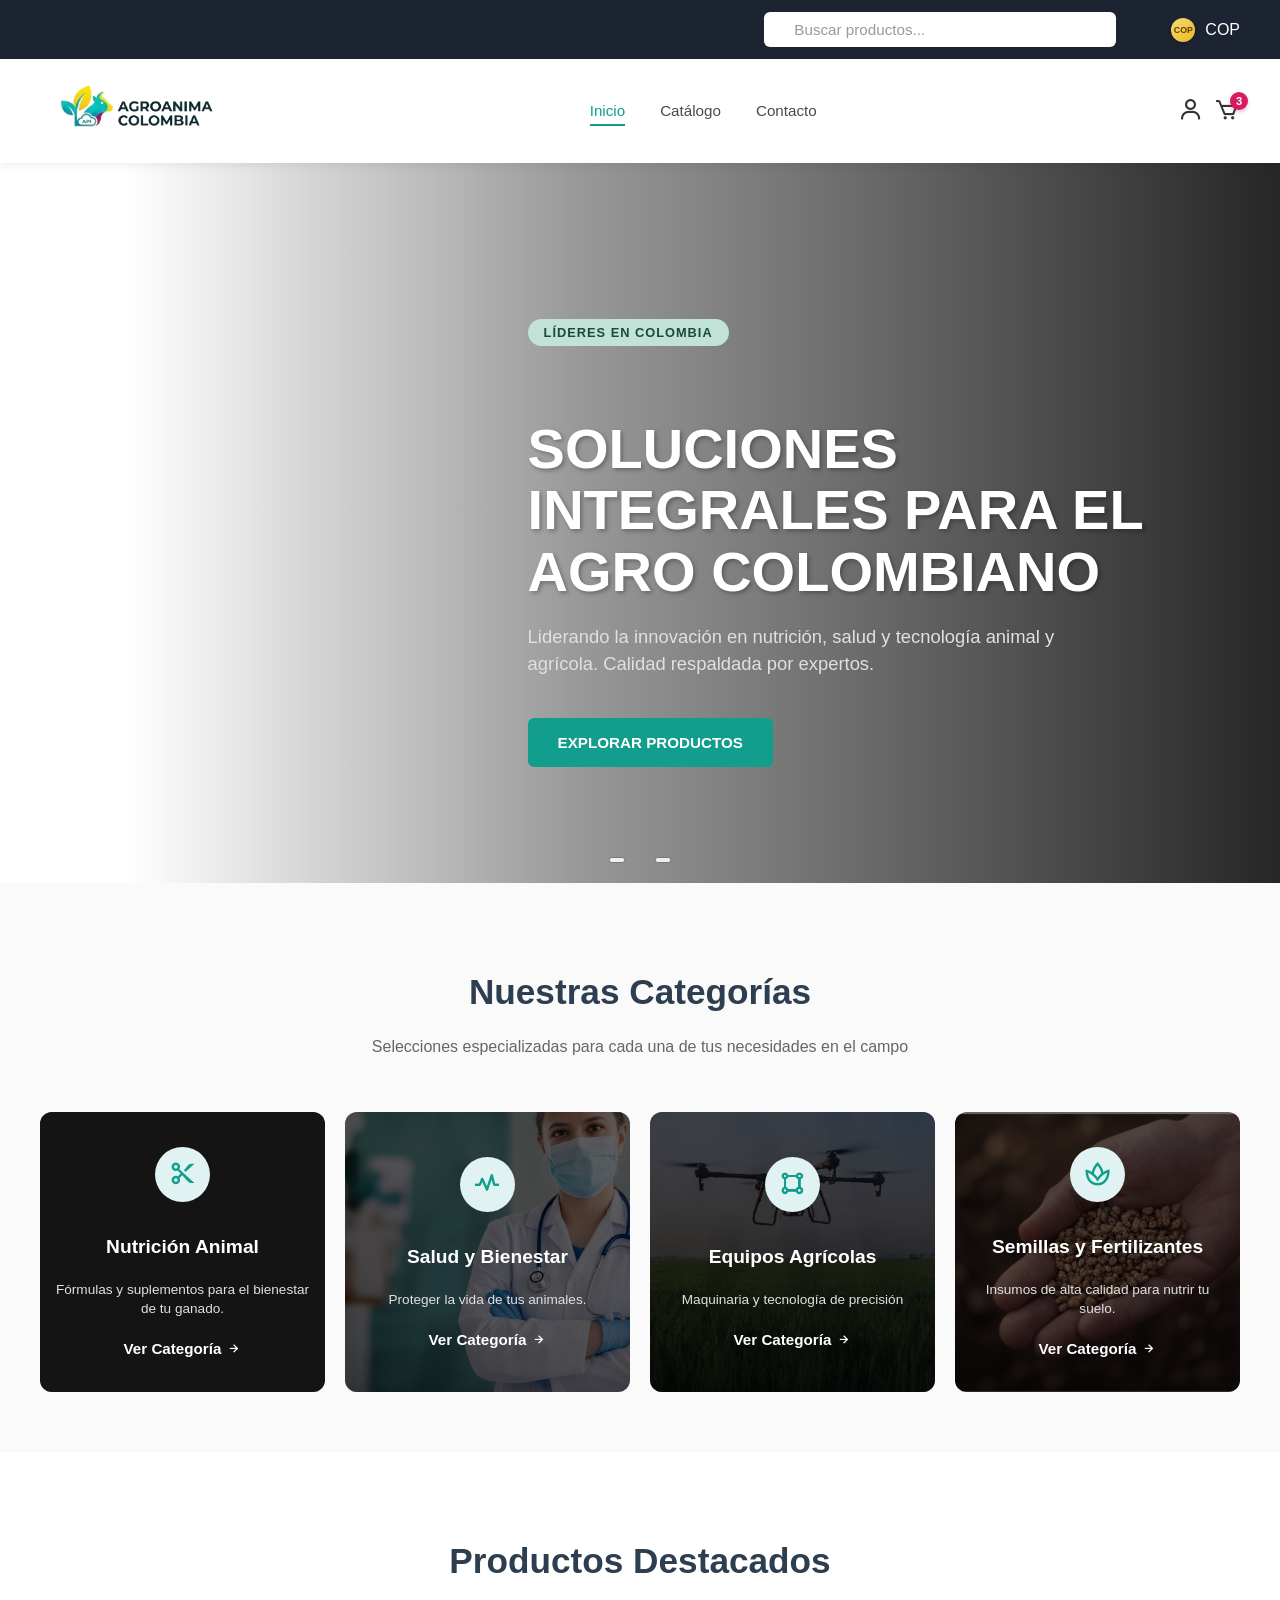
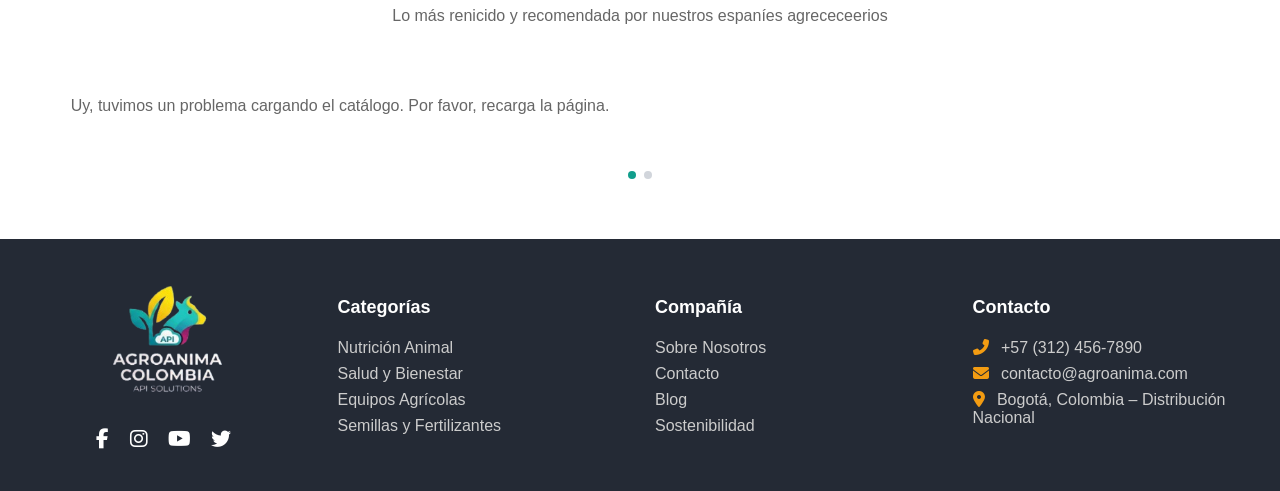
==== index.html @ 2f6fe090 "Se insertan enlances en la seccion categorias en el html" ====
<!DOCTYPE html>
<html lang="es">
<head>
    <meta charset="UTF-8">
    <meta name="viewport" content="width=device-width, initial-scale=1.0">
    <link rel="stylesheet" href="index.css">
    <title>AgroAnima</title>
    <link href='https://unpkg.com/boxicons@2.1.4/css/boxicons.min.css' rel='stylesheet'>
    <script src="/components/footer/FooterAgro.js" defer></script>
    <link
      rel="stylesheet"
      href="https://cdnjs.cloudflare.com/ajax/libs/font-awesome/6.5.0/css/all.min.css"
    />
</head>
<body>

<header class="techo-del-rancho" id="techo-principal">

  
  <div class="cinta-cazadora">
    <div class="contenedor-tinto">

      
      <form class="buscador-avispado" id="formulario-cazador">
        <i class="icono-lupa-firme"></i>
        <input type="text" id="campo-busqueda" name="q" placeholder="Buscar productos..." aria-label="Buscar productos">
      </form>

     
      <div class="opciones-de-una">
        <a href="/perfil" class="perfil-parcero" aria-label="Perfil de usuario">
          <i class="icono-compita"></i>
        </a>
        <span class="plata-lucas">COP</span>
      </div>
<!-- hola 2-->
    </div>
  </div>

  
  <nav class="brujula-principal">
    <div class="contenedor-fino">

      <div class="sello-grafico">
        <a href="/">
          <img src="./img/logohorizontalletrasazules.png" alt="Logo de AgroAnima Colombia">
        </a>
      </div>

      <ul class="rutas-del-parche" id="techo-principal">
        <li><a href="/" class="la-propia">Inicio</a></li>
        <li><a href="/pages/html/catalogo.html">Catálogo</a></li>
        <li><a href="/contacto">Contacto</a></li>
      </ul>

      
      <div class="movidas-rapidas">
        <a href="./pages/html/login.html" class="enlace-pilo" aria-label="Iniciar sesión">
          <i class='bx bx-user'></i></a>
         <a href="./pages/html/detalle.html" class="el-canasto" aria-label="Ver carrito">
          <i class='bx bx-cart'></i>
         <span class="notificacion-campanazo">3</span>
        </a>
      </div>

    </div>
  </nav>

</header>
  


<section class="el-potrero-principal">
   
  <div class="sombra-bacana">
     
    <div class="cuadre-del-texto">
  
      <span class="chapa-de-orgullo">LÍDERES EN COLOMBIA</span>
  
      <h1 class="el-grito-fuerte">
        SOLUCIONES INTEGRALES PARA EL AGRO COLOMBIANO
      </h1>
  
      <p class="la-carreta-buena">
        Liderando la innovación en nutrición, salud y tecnología animal y agrícola. Calidad respaldada por expertos.
      </p>
 
      <div class="los-botones-bravos">
        <a href="./pages/html/catalogo.html" class="boton-pa-lante">EXPLORAR PRODUCTOS</a>
      </div>

    </div>
 
    <div class="las-pepas-guia" aria-label="Controles del carrusel de imágenes">
      <button class="flecha-pa-tras" aria-label="Ver imagen anterior"></button>
      <span class="pepa-activa" aria-current="true"></span>
      <span class="pepa-dormida"></span>
      <button class="flecha-pa-lante" aria-label="Ver siguiente imagen"></button>
    </div>

  </div>

</section>


<!--  SECCIÓN: NUESTRAS CATEGORÍAS -->
<section class="los-combos-del-campo">
  <div class="contenedor-seccion">
    
    <!-- Encabezado de la sección -->
    <div class="encabezado-del-parche">
      <h2 class="titulo-firme">Nuestras Categorías</h2>
      <p class="la-carreta-suave">Selecciones especializadas para cada una de tus necesidades en el campo</p>
    </div>

    
    <div class="cuadricula-categorias">
      
      
      <article class="tarjeta-combo" style="background-image: url('./img/Imagen\ del\ Hero.png');">
        <!-- Capa oscura para garantizar lectura -->
        <div class="sombra-oscura"></div> 
        
        
        <div class="contenido-combo">
          <span class="icono-redondo"><i class='bx bx-cut'></i></span>
          <h3 class="nombre-combo">Nutrición Animal</h3>
          <p class="descripcion-combo">Fórmulas y suplementos para el bienestar de tu ganado.</p>
          <a href="https://www.fao.org/animal-production/es/" target="_blank" rel="noopener noreferrer" class="enlace-flecha">Ver Categoría <i class='bx bx-right-arrow-alt'></i></a>
        </div>
      </article>

      
      <article class="tarjeta-combo" style="background-image: url('./img/Salud\ y\ bienestar.jpg');">
        <div class="sombra-oscura"></div>
        
        <div class="contenido-combo">
          <span class="icono-redondo"><i class='bx bx-pulse'></i></span>
          <h3 class="nombre-combo">Salud y Bienestar</h3>
          <p class="descripcion-combo">Proteger la vida de tus animales.</p>
          <a href="https://www.ica.gov.co/" target="_blank" rel="noopener noreferrer" class="enlace-flecha">Ver Categoría <i class='bx bx-right-arrow-alt'></i></a>
        </div>
      </article>

      
      <article class="tarjeta-combo" style="background-image: url('./img/Equipos\ agricolas.jpg');">
        <div class="sombra-oscura"></div>
        
        <div class="contenido-combo">
          <span class="icono-redondo"><i class='bx bx-shape-square'></i></span>
          <h3 class="nombre-combo">Equipos Agrícolas</h3>
          <p class="descripcion-combo">Maquinaria y tecnología de precisión</p>
          <a href="https://www.agronegocios.co/tecnologia//" target="_blank" rel="noopener noreferrer" class="enlace-flecha">Ver Categoría <i class='bx bx-right-arrow-alt'></i></a>
        </div>
      </article>

      
      <article class="tarjeta-combo" style="background-image: url('./img/Semillas\ y\ Fertilizantes.jpg');">
        <div class="sombra-oscura"></div>
        
        <div class="contenido-combo">
          <span class="icono-redondo"><i class='bx bx-spa'></i></span>
          <h3 class="nombre-combo">Semillas y Fertilizantes</h3>
          <p class="descripcion-combo">Insumos de alta calidad para nutrir tu suelo.</p>
          <a href="https://alliancebioversityciat.org/es//" target="_blank" rel="noopener noreferrer" class="enlace-flecha">Ver Categoría <i class='bx bx-right-arrow-alt'></i></a>
        </div>
      </article>

    </div>
  </div>
</section>



<!-- SECCIÓN: PRODUCTOS DESTACADOS-->
<section class="lo-mas-melo">
  <div class="contenedor-seccion">
    
    <div class="encabezado-del-parche">
      <h2 class="titulo-firme">Productos Destacados</h2>
      <p class="la-carreta-suave">Lo más renicido y recomendada por nuestros espaníes agrececeerios</p>
    </div>

    <!-- 1. AQUÍ ESTÁ LA CLAVE: Agregamos el id="vitrina-dinamica" y dejamos el div VACÍO -->
    <div class="vitrina-productos" id="vitrina-dinamica">
      <!-- Las tarjetas se cargarán aquí por arte de magia (JavaScript) -->
    </div>

    <!-- Puntos indicadores de paginación (abajo) -->
    <div class="bolitas-guia" aria-label="Controles de página">
      <span class="bolita-activa"></span>
      <span class="bolita-dormida"></span>
    </div>

  </div>
</section>

<footer-agro />

    <script src="index.js"></script>
</body>
</html>
---- index.css ----
:root {
  --verde-agro: #119e8c; 
  --verde-claro: #c2e2d8; 
  --azul-noche: #242a35; 
  --texto-oscuro: #2c3e50;
  --blanco-puro: #ffffff;
  --fucsia-alerta: #d81b60; 
  --gris-texto: #4a4a4a;
  --dorado-moneda: #f39c12; 
}



body {
  margin: 0;
  padding: 0;
  font-family: 'Segoe UI', Roboto, 'Helvetica Neue', Arial, sans-serif;
  color: var(--texto-oscuro);
}


.contenedor-seccion {
  max-width: 1250px;
  margin: 0 auto; 
  padding: 0 40px;
  
}

.techo-del-rancho {
  position: sticky;
  top: 0;
  z-index: 1000;
  background-color: var(--blanco-puro);
  box-shadow: 0 2px 10px rgba(0,0,0,0.08); 
  transition: box-shadow 0.3s ease; 
}


.techo-con-sombra {
  box-shadow: 0 8px 25px rgba(0,0,0,0.15); 
}


.cinta-cazadora {
  background-color: #1c2331; 
  padding: 12px 0;
  color: var(--blanco-puro);
}

.contenedor-tinto {
  max-width: 1250px;
  margin: 0 auto;
  padding: 0 40px;
  display: flex;
  justify-content: flex-end; 
  align-items: center;
  gap: 30px; 
}


.buscador-avispado {
  display: flex;
  align-items: center;
  background-color: var(--blanco-puro);
  border-radius: 6px; 
  padding: 8px 16px; 
  width: 320px; 
  gap: 12px; 
}

.buscador-avispado i {
  color: #7a7a7a; 
  font-size: 1.2rem;
}

.buscador-avispado input {
  border: none;
  outline: none;
  width: 100%;
  color: var(--texto-oscuro);
  font-size: 0.95rem;
  background: transparent;
}

.buscador-avispado input::placeholder {
  color: #999999; 
}


.opciones-de-una {
  display: flex;
  align-items: center;
  gap: 25px; 
}


.perfil-parcero {
  color: var(--blanco-puro);
  font-size: 1.4rem; 
  text-decoration: none;
  display: flex;
  align-items: center;
}


.plata-lucas {
  display: flex;
  align-items: center;
  gap: 10px;
  font-size: 1rem;
  color: var(--blanco-puro);
  font-weight: 500;
}


.plata-lucas::before {
  content: 'COP';
  background: linear-gradient(135deg, #f9d976 0%, #e8b923 100%); 
  color: #5c4300; 
  font-size: 0.55rem;
  font-weight: 800;
  display: flex;
  justify-content: center;
  align-items: center;
  width: 24px;
  height: 24px;
  border-radius: 50%;
  box-shadow: 0 1px 3px rgba(0,0,0,0.3); 
}


.brujula-principal {
  padding: 15px 0;
}

.contenedor-fino {
  max-width: 1250px; 
  margin: 0 auto;
  padding: 0 40px;
  display: flex;
  justify-content: space-between;
  align-items: center;
}

.sello-grafico img {
  height: 70px; 
}

.rutas-del-parche {
  display: flex;
  gap: 35px; 
  list-style: none;
  margin: 0;
  padding: 0;
}

.rutas-del-parche a {
  text-decoration: none;
  color: var(--gris-texto);
  font-size: 0.95rem;
  font-weight: 500;
  transition: all 0.3s ease;
  padding-bottom: 5px;
}

.rutas-del-parche a:hover,
.rutas-del-parche a.la-propia {
  color: var(--verde-agro);
  border-bottom: 2px solid var(--verde-agro); 
}

/* ESTILOS PARA LOS ICONOS (Usuario y Carrito)*/

.movidas-rapidas {
  display: flex;
  align-items: center;
  gap: 10px; 
}


.enlace-pilo, .el-canasto {
  text-decoration: none;
  color: #333333; 
  position: relative;
  display: flex; 
  align-items: center;
}


.enlace-pilo i, .el-canasto i {
  font-size: 1.6rem; 
  transition: color 0.3s ease;
}


.enlace-pilo:hover i, .el-canasto:hover i {
  color: var(--verde-agro); 
}


.notificacion-campanazo {
  position: absolute;
  top: -6px; 
  right: -8px; 
  background-color: #d81b60; 
  color: #ffffff;
  font-size: 0.7rem;
  font-weight: 700;
  
  
  display: flex;
  justify-content: center;
  align-items: center;
  width: 18px; 
  height: 18px; 
  border-radius: 50%;
  
  
  box-shadow: 0 2px 4px rgba(216, 27, 96, 0.3);
}


.el-potrero-principal {
  position: relative;
  height: 80vh; 
  min-height: 550px;
  background-image: url('./img/Imagen\ del\ Hero.png'); 
  background-size: cover; 
  background-position: center;
}


.sombra-bacana {
  position: absolute;
  inset: 0;
  background: linear-gradient(to right, rgba(0,0,0,0) 10%, rgba(0,0,0,0.4) 45%, rgba(0,0,0,0.85) 100%);
  display: flex;
  align-items: center; 
  justify-content: flex-end; 
  padding-right: 8%; 
}

.cuadre-del-texto {
  max-width: 650px;
  text-align: left; 
  padding-top: 40px; 
}

.chapa-de-orgullo {
  display: inline-block; 
  background-color: var(--verde-claro);
  color: #1a4a3e; 
  padding: 6px 16px;
  border-radius: 20px;
  font-weight: 700;
  font-size: 0.8rem;
  letter-spacing: 1px;
  margin-bottom: 25px;
}

.el-grito-fuerte {
  color: var(--blanco-puro);
  font-size: 3.5rem;
  font-weight: 800;
  line-height: 1.1;
  margin-bottom: 20px;
  text-shadow: 2px 2px 4px rgba(0,0,0,0.3);
}

.la-carreta-buena {
  color: #e0e0e0; 
  font-size: 1.15rem;
  line-height: 1.5;
  margin-bottom: 40px;
  max-width: 90%;
}

.los-botones-bravos {
  display: flex;
  gap: 15px; 
}

.boton-pa-lante, 
.boton-suave {
  padding: 14px 28px;
  border-radius: 6px; 
  text-decoration: none;
  font-weight: 700;
  font-size: 0.95rem;
  transition: all 0.3s;
}

.boton-pa-lante {
  background-color: var(--verde-agro);
  color: var(--blanco-puro);
  border: 2px solid var(--verde-agro);
}

.boton-suave {
  background-color: var(--blanco-puro);
  color: var(--texto-oscuro);
  border: 2px solid var(--blanco-puro);
}

.las-pepas-guia {
  position: absolute;
  bottom: 20px;
  left: 50%;
  transform: translateX(-50%); 
  display: flex;
  align-items: center;
  gap: 10px;
  color: white;
}


.los-combos-del-campo, 
.lo-mas-melo {
  padding: 60px 0;
  background-color: #fafafa; 
}


.encabezado-del-parche {
  display: flex;
  flex-direction: column;
  align-items: center; 
  text-align: center;
  margin-bottom: 40px; 
  width: 100%;
}

.titulo-firme {
  color: var(--texto-oscuro); 
  font-size: 2.2rem;
  font-weight: 800;
  margin-bottom: 10px;
}

.la-carreta-suave {
  color: #666666;
  font-size: 1rem;
  max-width: 600px; 
}



.cuadricula-categorias {
  display: grid;
  grid-template-columns: repeat(4, 1fr);
  gap: 20px; 
}

.tarjeta-combo {
  position: relative;
  height: 280px; 
  border-radius: 12px;
  overflow: hidden;
  background-color: #333;
  background-size: cover;
  background-position: center;
  transition: transform 0.3s ease;
  cursor: pointer;
  
  
  display: flex;
  align-items: center;
  justify-content: center;
}

.tarjeta-combo:hover {
  transform: translateY(-5px);
}

.sombra-oscura {
  position: absolute;
  inset: 0;
  background: rgba(0, 0, 0, 0.6); 
  z-index: 1;
}

.contenido-combo {
  position: relative;
  z-index: 2; 
  text-align: center;
  color: var(--blanco-puro);
  display: flex;
  flex-direction: column;
  align-items: center;
  padding: 0 15px; 
  width: 100%;
}


.icono-redondo {
  background-color: #e0f2f1; 
  color: #119e8c; 
  width: 55px; 
  height: 55px;
  border-radius: 50%;
  display: flex;
  justify-content: center;
  align-items: center;
  font-size: 1.8rem;
  margin-bottom: 15px; 
}

.nombre-combo {
  font-size: 1.2rem;
  font-weight: 700;
  margin-bottom: 8px;
}


.descripcion-combo {
  font-size: 0.85rem;
  color: #e0e0e0;
  margin-bottom: 22px;
  line-height: 1.4;
}


.enlace-flecha {
  color: var(--blanco-puro);
  text-decoration: none;
  font-size: 0.95rem;
  font-weight: 600;
  display: flex;
  align-items: center;
  gap: 5px;
  transition: color 0.3s;
}

.enlace-flecha:hover {
  color: #e0f2f1;
}



/* =========================================
   2. PRODUCTOS DESTACADOS (La Vitrina)
   ========================================= */
.lo-mas-melo {
  padding: 60px 0;
  background-color: var(--blanco-puro); /* Fondo blanco para esta sección */
}

/* La cuadrícula principal (3 columnas) */
.vitrina-productos {
  display: grid;
  grid-template-columns: repeat(3, 1fr);
  gap: 30px; /* Separación amplia y elegante entre los productos */
  margin-bottom: 40px; /* Espacio antes de los punticos de abajo */
}

/* La tarjeta individual de cada producto */
.tarjeta-articulo {
  background-color: var(--blanco-puro);
  border-radius: 12px;
  overflow: hidden;
  /* Sombra súper suave, típica de diseños modernos (tipo Apple o grandes e-commerce) */
  box-shadow: 0 4px 20px rgba(0, 0, 0, 0.05); 
  border: 1px solid #f0f0f0; /* Un borde casi invisible para definir el contorno */
  transition: box-shadow 0.3s ease, transform 0.3s ease;
}

/* Efecto al pasar el mouse (hover) */
.tarjeta-articulo:hover {
  box-shadow: 0 10px 30px rgba(0, 0, 0, 0.1);
  transform: translateY(-5px); /* Se levanta un poquito */
}

/* =========================================
   ZONA DE LA FOTO Y ETIQUETA
   ========================================= */
.zona-foto {
  position: relative;
  background-color: #f4f6f8; /* El gris clarito detrás de las fotos */
  height: 250px; /* Altura fija para que todas las tarjetas midan lo mismo */
  padding: 30px;
  display: flex;
  justify-content: center;
  align-items: center;
}

.zona-foto img {
  max-width: 100%;
  max-height: 100%;
  /* Magia pura: contain asegura que la foto se ajuste sin deformarse ni recortarse */
  object-fit: contain; 
}

/* La etiquetica del descuento (-20%) */
.el-gangazo {
  position: absolute;
  top: 15px;
  left: 15px;
  background-color: #242a35; /* Azul oscuro casi negro */
  color: var(--blanco-puro);
  font-size: 0.75rem;
  font-weight: 800;
  padding: 5px 12px;
  border-radius: 20px; /* Forma de píldora */
  letter-spacing: 1px;
}

/* =========================================
   INFORMACIÓN DEL PRODUCTO Y BOTÓN
   ========================================= */
.info-articulo {
  padding: 25px;
  text-align: left;
}

.etiqueta-categoria {
  display: block;
  color: #e83e8c; /* El rosado vibrante de la maqueta */
  font-size: 0.7rem;
  font-weight: 800;
  text-transform: uppercase;
  letter-spacing: 1px;
  margin-bottom: 10px;
}

.nombre-producto {
  color: var(--texto-oscuro);
  font-size: 1.15rem;
  font-weight: 700;
  margin-bottom: 10px;
  line-height: 1.3;
  /* Altura mínima para que si un nombre es corto y otro largo, 
     los precios y botones de abajo sigan alineados */
  min-height: 44px; 
}

.las-estrellitas {
  color: #f39c12; /* Amarillo dorado */
  font-size: 1.1rem;
  margin-bottom: 15px;
  display: flex;
  gap: 2px;
}

.precio-firme {
  color: var(--verde-agro);
  font-size: 1.3rem;
  font-weight: 800;
  margin-bottom: 20px;
}

/* El CTA (Call to Action) principal */
.boton-pa-la-bolsa {
  width: 100%;
  background-color: var(--verde-agro);
  color: var(--blanco-puro);
  border: none;
  padding: 14px 0;
  border-radius: 6px;
  font-size: 0.9rem;
  font-weight: 700;
  cursor: pointer;
  display: flex;
  justify-content: center;
  align-items: center;
  gap: 8px; /* Separación entre el texto y el ícono del carrito */
  transition: background-color 0.3s ease;
}

.boton-pa-la-bolsa i {
  font-size: 1.2rem;
}

.boton-pa-la-bolsa:hover {
  background-color: #0e8575; /* Se oscurece al pasar el ratón */
}


.bolitas-guia {
  display: flex;
  justify-content: center;
  align-items: center;
  gap: 8px;
}

.bolita-activa, 
.bolita-dormida {
  width: 8px;
  height: 8px;
  border-radius: 50%;
  cursor: pointer;
}

.bolita-activa {
  background-color: var(--verde-agro);
}

.bolita-dormida {
  background-color: #d1d5db; 
  transition: background-color 0.3s ease;
}

.bolita-dormida:hover {
  background-color: #9ca3af; 
}
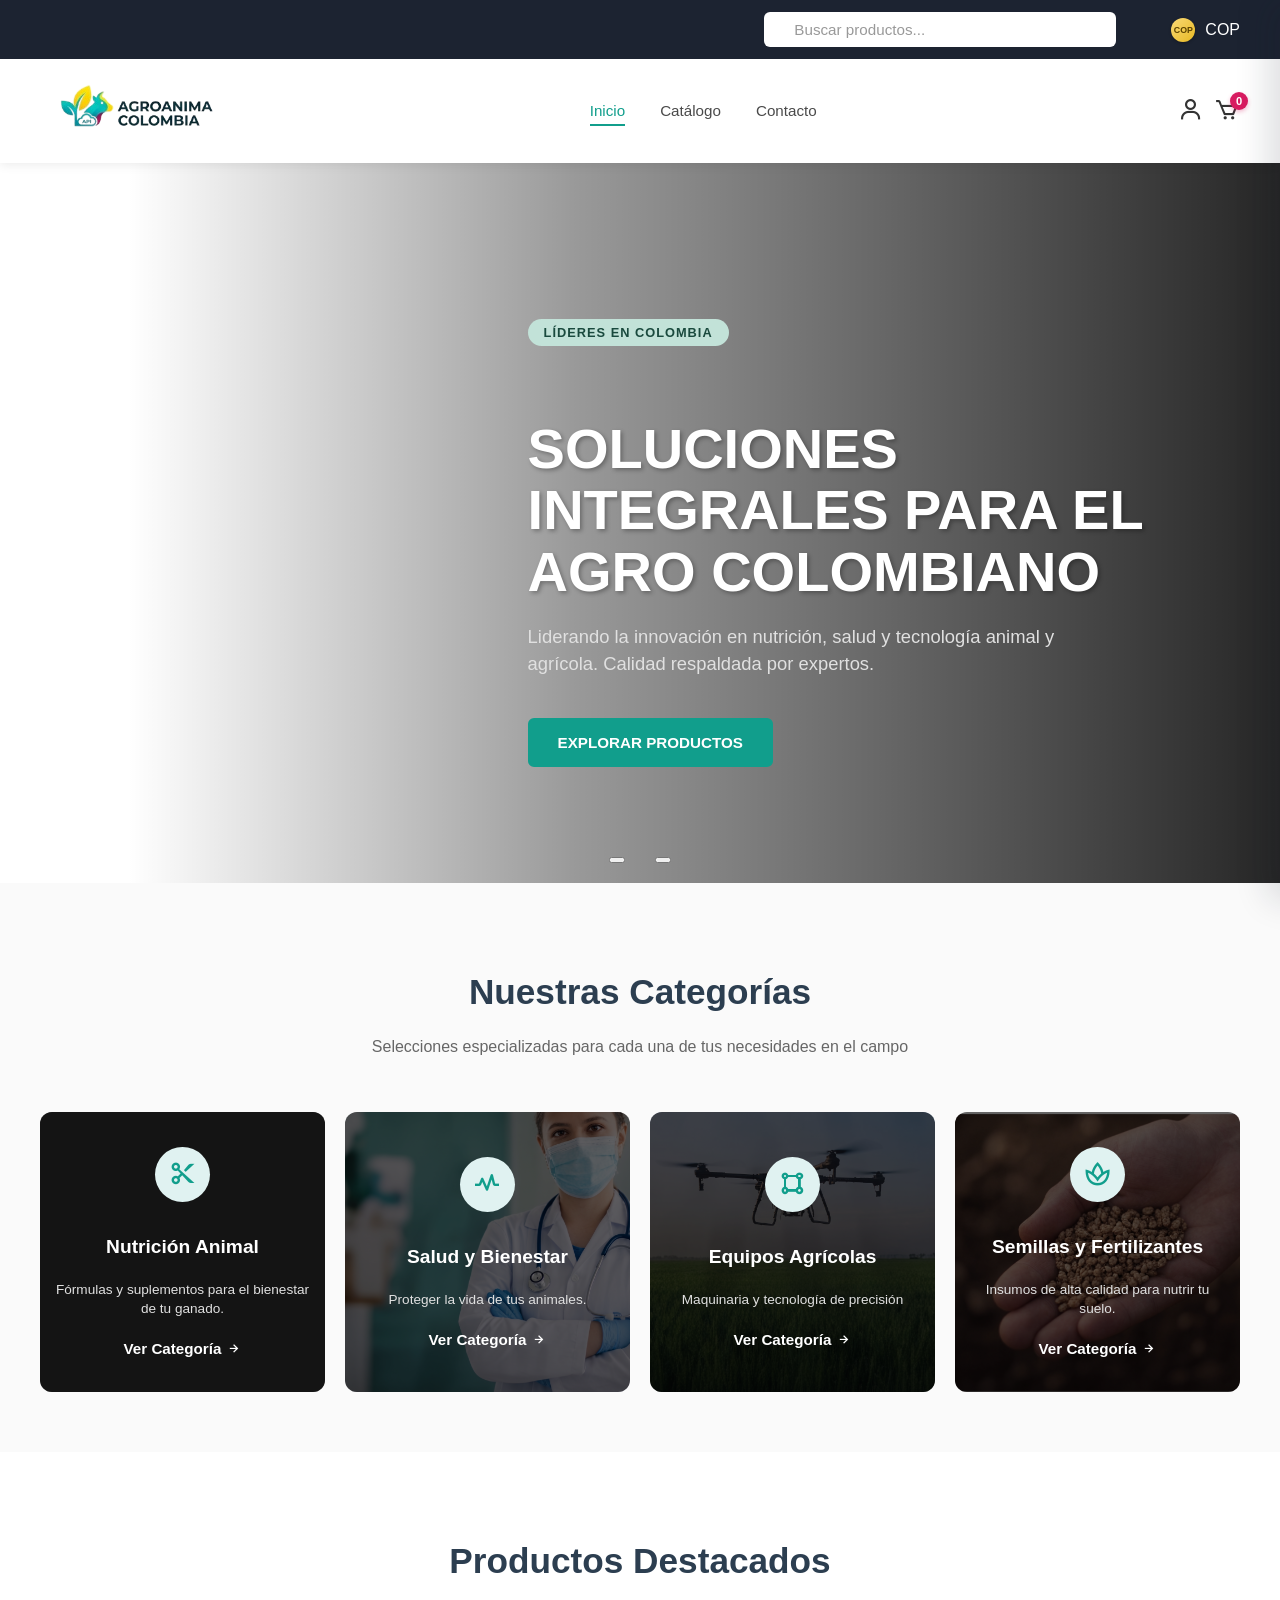
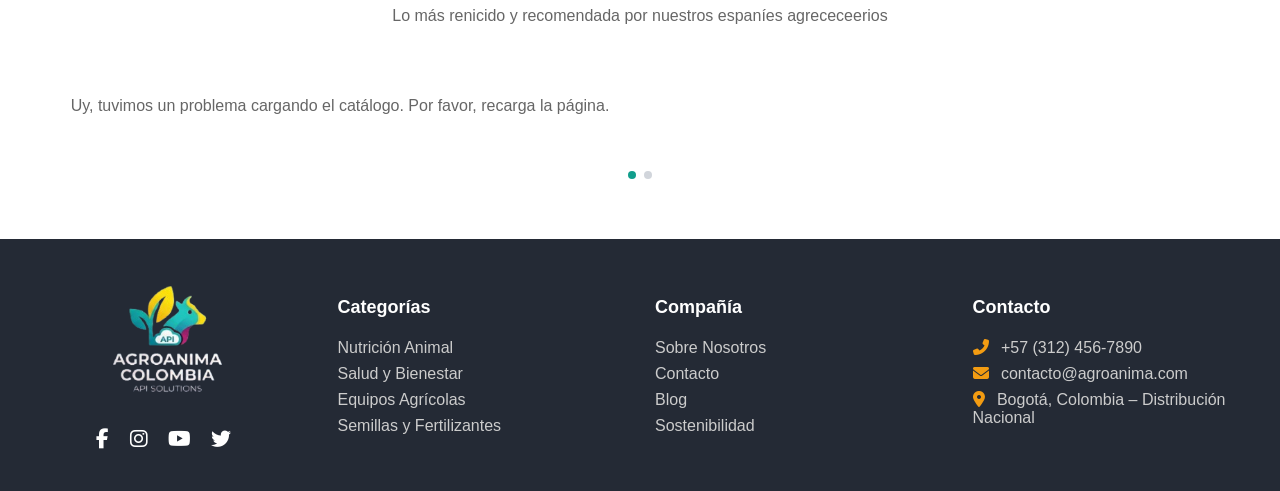
==== commit 398c390f: "se realizan ajustes al js independiente, para la visualizacion en todas las pestañas" ====
--- a/index.html
+++ b/index.html
@@ -5,69 +5,19 @@
     <meta name="viewport" content="width=device-width, initial-scale=1.0">
     <link rel="stylesheet" href="index.css">
     <title>AgroAnima</title>
+    <script src="/components/header/HeaderAgro.js" defer></script>
     <link href='https://unpkg.com/boxicons@2.1.4/css/boxicons.min.css' rel='stylesheet'>
     <script src="/components/footer/FooterAgro.js" defer></script>
     <link
       rel="stylesheet"
       href="https://cdnjs.cloudflare.com/ajax/libs/font-awesome/6.5.0/css/all.min.css"
     />
+    <script src="/pages/js/carrito.js" defer></script>
 </head>
 <body>
 
-<header class="techo-del-rancho" id="techo-principal">
 
-  
-  <div class="cinta-cazadora">
-    <div class="contenedor-tinto">
-
-      
-      <form class="buscador-avispado" id="formulario-cazador">
-        <i class="icono-lupa-firme"></i>
-        <input type="text" id="campo-busqueda" name="q" placeholder="Buscar productos..." aria-label="Buscar productos">
-      </form>
-
-     
-      <div class="opciones-de-una">
-        <a href="/perfil" class="perfil-parcero" aria-label="Perfil de usuario">
-          <i class="icono-compita"></i>
-        </a>
-        <span class="plata-lucas">COP</span>
-      </div>
-<!-- hola 2-->
-    </div>
-  </div>
-
-  
-  <nav class="brujula-principal">
-    <div class="contenedor-fino">
-
-      <div class="sello-grafico">
-        <a href="/">
-          <img src="./img/logohorizontalletrasazules.png" alt="Logo de AgroAnima Colombia">
-        </a>
-      </div>
-
-      <ul class="rutas-del-parche" id="techo-principal">
-        <li><a href="/" class="la-propia">Inicio</a></li>
-        <li><a href="/pages/html/catalogo.html">Catálogo</a></li>
-        <li><a href="/contacto">Contacto</a></li>
-      </ul>
-
-      
-      <div class="movidas-rapidas">
-        <a href="./pages/html/login.html" class="enlace-pilo" aria-label="Iniciar sesión">
-          <i class='bx bx-user'></i></a>
-         <a href="./pages/html/detalle.html" class="el-canasto" aria-label="Ver carrito">
-          <i class='bx bx-cart'></i>
-         <span class="notificacion-campanazo">3</span>
-        </a>
-      </div>
-
-    </div>
-  </nav>
-
-</header>
-  
+  <header-agro pagina="inicio"></header-agro>
 
 
 <section class="el-potrero-principal">
@@ -127,7 +77,7 @@
           <span class="icono-redondo"><i class='bx bx-cut'></i></span>
           <h3 class="nombre-combo">Nutrición Animal</h3>
           <p class="descripcion-combo">Fórmulas y suplementos para el bienestar de tu ganado.</p>
-          <a href="https://www.fao.org/animal-production/es/" target="_blank" rel="noopener noreferrer" class="enlace-flecha">Ver Categoría <i class='bx bx-right-arrow-alt'></i></a>
+          <a href="/categoria/nutricion" class="enlace-flecha">Ver Categoría <i class='bx bx-right-arrow-alt'></i></a>
         </div>
       </article>
 
@@ -139,7 +89,7 @@
           <span class="icono-redondo"><i class='bx bx-pulse'></i></span>
           <h3 class="nombre-combo">Salud y Bienestar</h3>
           <p class="descripcion-combo">Proteger la vida de tus animales.</p>
-          <a href="https://www.ica.gov.co/" target="_blank" rel="noopener noreferrer" class="enlace-flecha">Ver Categoría <i class='bx bx-right-arrow-alt'></i></a>
+          <a href="/categoria/salud" class="enlace-flecha">Ver Categoría <i class='bx bx-right-arrow-alt'></i></a>
         </div>
       </article>
 
@@ -151,7 +101,7 @@
           <span class="icono-redondo"><i class='bx bx-shape-square'></i></span>
           <h3 class="nombre-combo">Equipos Agrícolas</h3>
           <p class="descripcion-combo">Maquinaria y tecnología de precisión</p>
-          <a href="https://www.agronegocios.co/tecnologia//" target="_blank" rel="noopener noreferrer" class="enlace-flecha">Ver Categoría <i class='bx bx-right-arrow-alt'></i></a>
+          <a href="/categoria/equipos" class="enlace-flecha">Ver Categoría <i class='bx bx-right-arrow-alt'></i></a>
         </div>
       </article>
 
@@ -163,7 +113,7 @@
           <span class="icono-redondo"><i class='bx bx-spa'></i></span>
           <h3 class="nombre-combo">Semillas y Fertilizantes</h3>
           <p class="descripcion-combo">Insumos de alta calidad para nutrir tu suelo.</p>
-          <a href="https://alliancebioversityciat.org/es//" target="_blank" rel="noopener noreferrer" class="enlace-flecha">Ver Categoría <i class='bx bx-right-arrow-alt'></i></a>
+          <a href="/categoria/semillas" class="enlace-flecha">Ver Categoría <i class='bx bx-right-arrow-alt'></i></a>
         </div>
       </article>
 
@@ -196,7 +146,9 @@
   </div>
 </section>
 
-<footer-agro />
+<carrito-drawer></carrito-drawer>
+
+<footer-agro id="footer-contacto"></footer-agro>
 
     <script src="index.js"></script>
 </body>
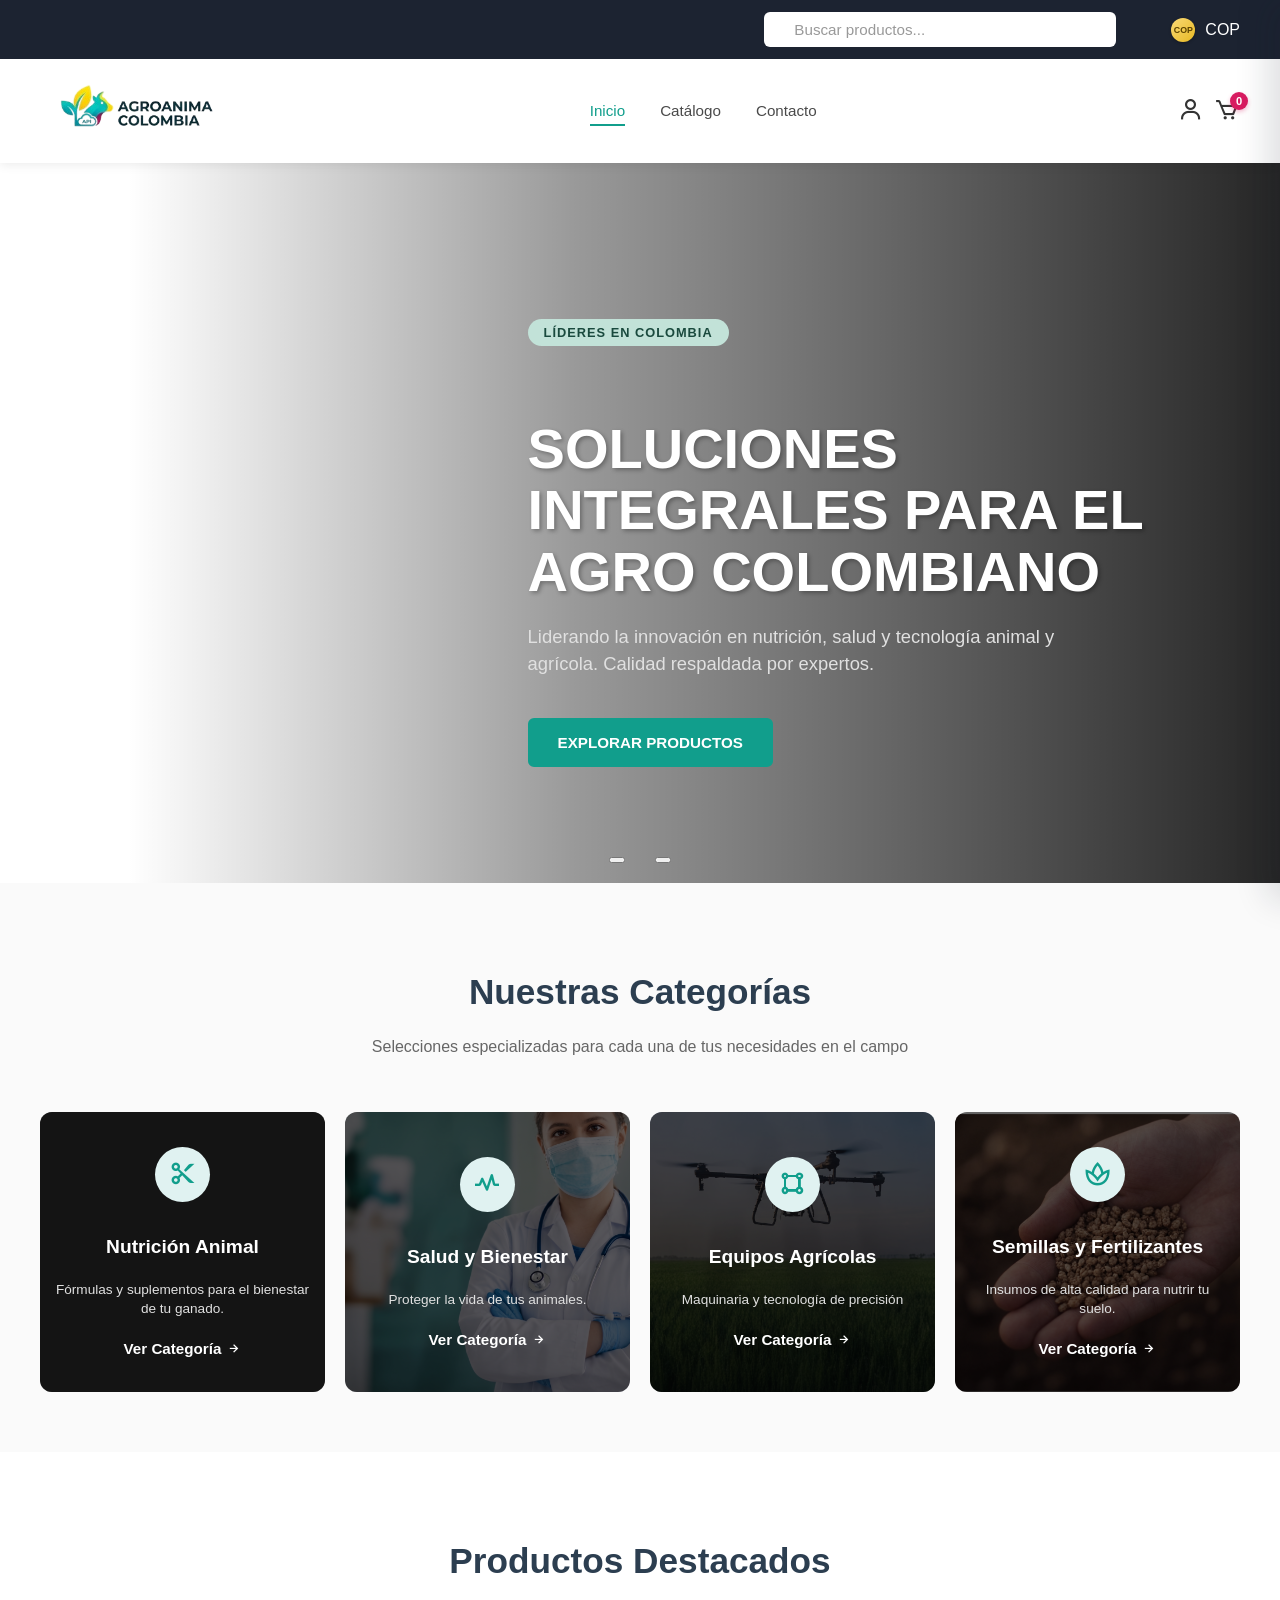
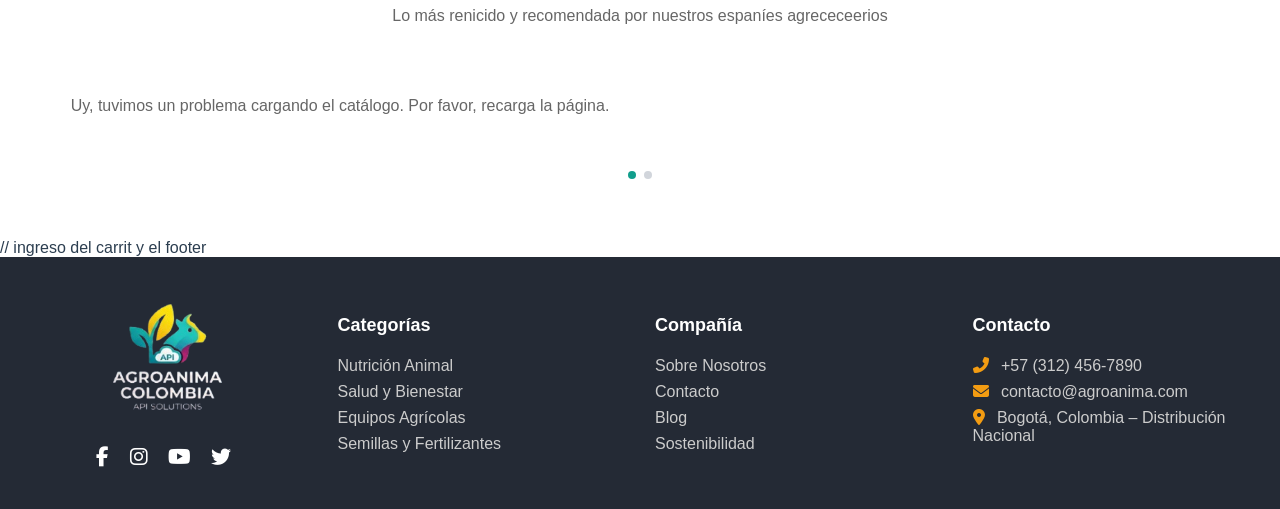
==== commit 8ecdcad1: "se realizan cambios para el carrito independiente con su js" ====
--- a/index.html
+++ b/index.html
@@ -146,6 +146,7 @@
   </div>
 </section>
 
+// ingreso del carrit y el footer
 <carrito-drawer></carrito-drawer>
 
 <footer-agro id="footer-contacto"></footer-agro>
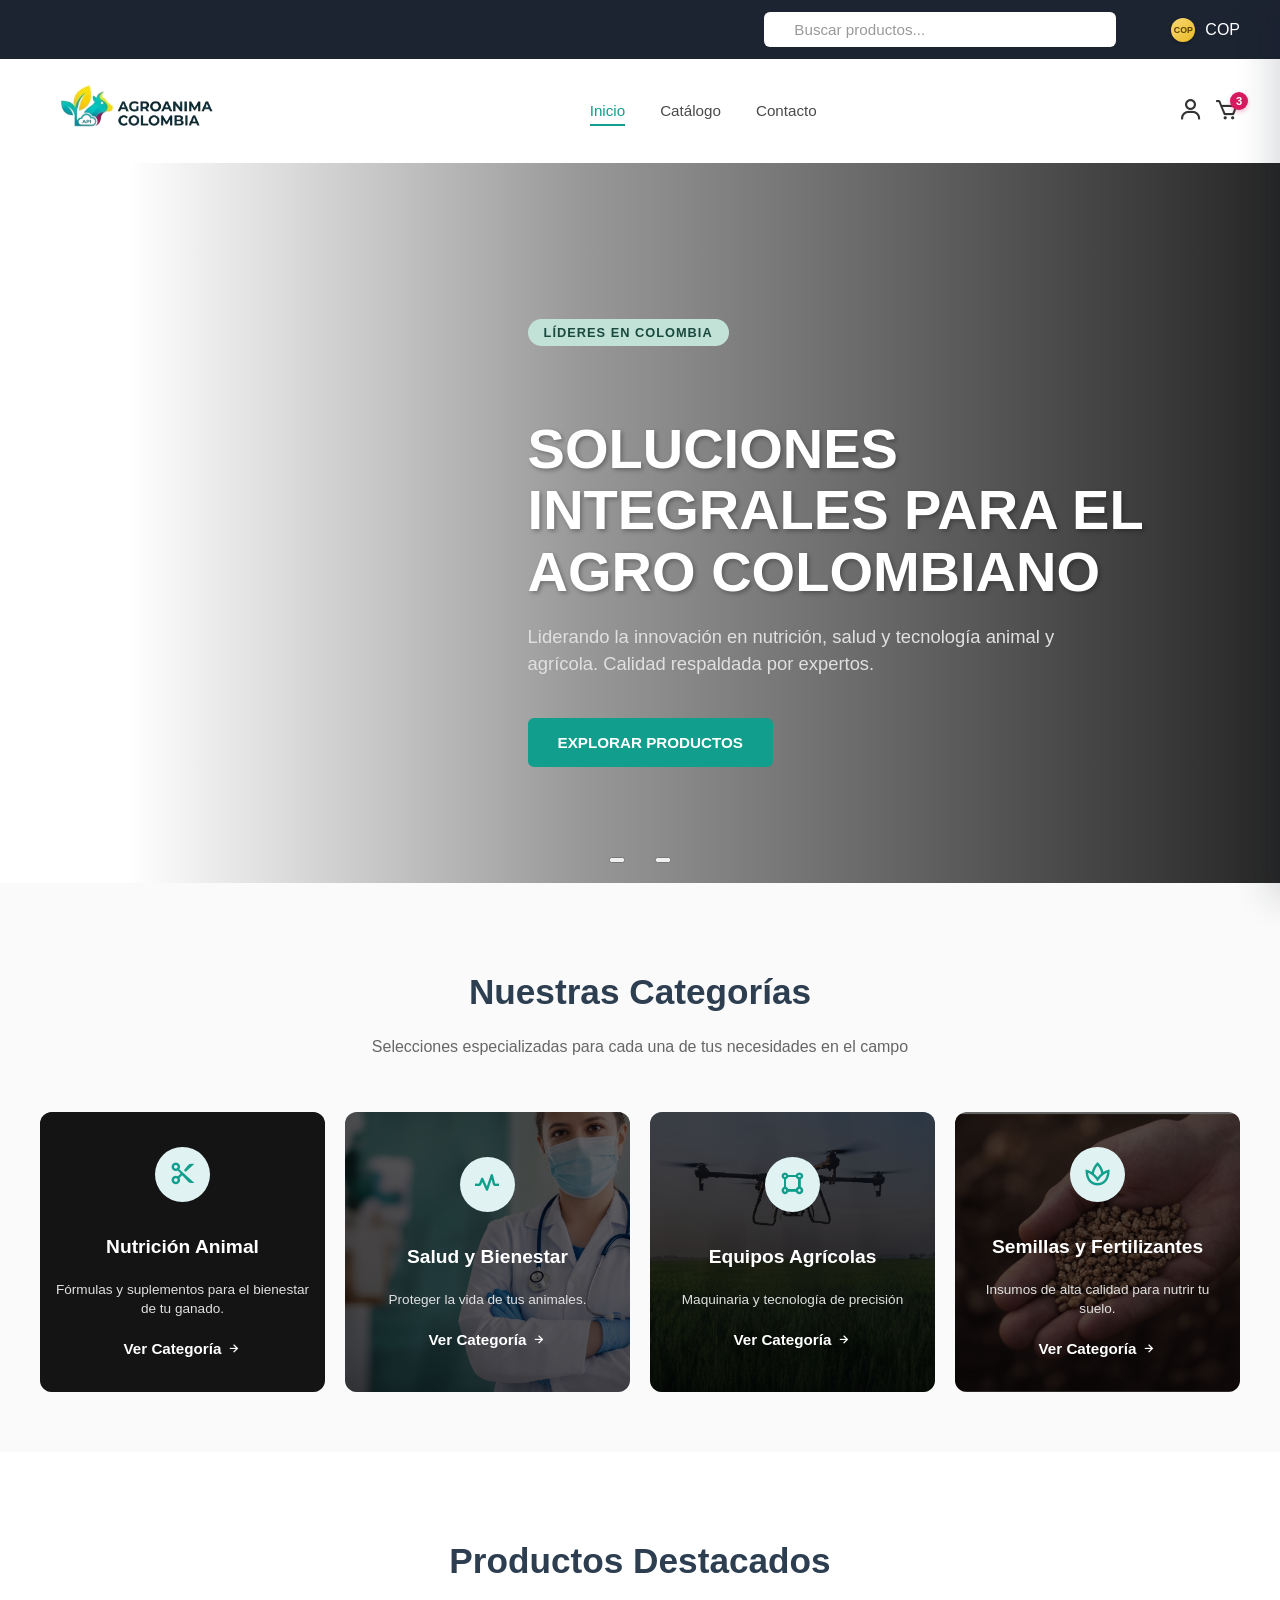
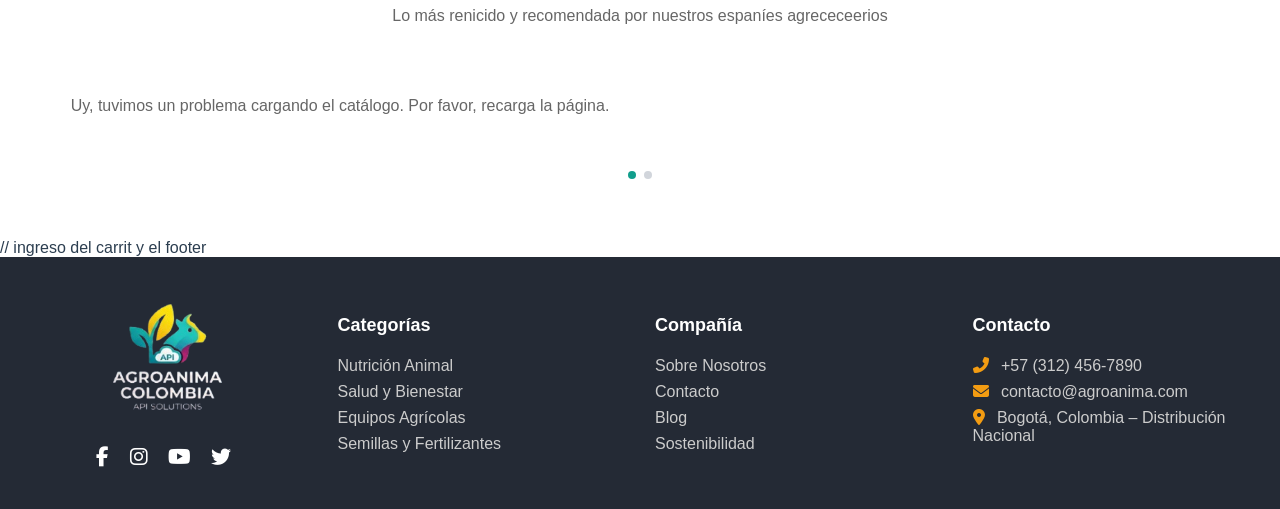
==== commit 7a203e0b: "Merge branch 'main' into Geyer" ====
--- a/index.html
+++ b/index.html
@@ -17,7 +17,58 @@
 <body>
 
 
-  <header-agro pagina="inicio"></header-agro>
+  
+  <div class="cinta-cazadora">
+    <div class="contenedor-tinto">
+
+      
+      <form class="buscador-avispado" id="formulario-cazador">
+        <i class="icono-lupa-firme"></i>
+        <input type="text" id="campo-busqueda" name="q" placeholder="Buscar productos..." aria-label="Buscar productos">
+      </form>
+
+     
+      <div class="opciones-de-una">
+        <a href="/perfil" class="perfil-parcero" aria-label="Perfil de usuario">
+          <i class="icono-compita"></i>
+        </a>
+        <span class="plata-lucas">COP</span>
+      </div>
+
+    </div>
+  </div>
+
+  
+  <nav class="brujula-principal">
+    <div class="contenedor-fino">
+
+      <div class="sello-grafico">
+        <a href="/">
+          <img src="./img/logohorizontalletrasazules.png" alt="Logo de AgroAnima Colombia">
+        </a>
+      </div>
+
+      <ul class="rutas-del-parche" id="techo-principal">
+        <li><a href="/" class="la-propia">Inicio</a></li>
+        <li><a href="/pages/html/catalogo.html">Catálogo</a></li>
+        <li><a href="/contacto">Contacto</a></li>
+      </ul>
+
+      
+      <div class="movidas-rapidas">
+        <a href="./pages/html/login.html" class="enlace-pilo" aria-label="Iniciar sesión">
+          <i class='bx bx-user'></i></a>
+         <a href="./pages/html/detalle.html" class="el-canasto" aria-label="Ver carrito">
+          <i class='bx bx-cart'></i>
+         <span class="notificacion-campanazo">3</span>
+        </a>
+      </div>
+
+    </div>
+  </nav>
+
+</header>
+  
 
 
 <section class="el-potrero-principal">
@@ -77,7 +128,7 @@
           <span class="icono-redondo"><i class='bx bx-cut'></i></span>
           <h3 class="nombre-combo">Nutrición Animal</h3>
           <p class="descripcion-combo">Fórmulas y suplementos para el bienestar de tu ganado.</p>
-          <a href="/categoria/nutricion" class="enlace-flecha">Ver Categoría <i class='bx bx-right-arrow-alt'></i></a>
+          <a href="https://www.fao.org/animal-production/es/" target="_blank" rel="noopener noreferrer" class="enlace-flecha">Ver Categoría <i class='bx bx-right-arrow-alt'></i></a>
         </div>
       </article>
 
@@ -89,7 +140,7 @@
           <span class="icono-redondo"><i class='bx bx-pulse'></i></span>
           <h3 class="nombre-combo">Salud y Bienestar</h3>
           <p class="descripcion-combo">Proteger la vida de tus animales.</p>
-          <a href="/categoria/salud" class="enlace-flecha">Ver Categoría <i class='bx bx-right-arrow-alt'></i></a>
+          <a href="https://www.ica.gov.co/" target="_blank" rel="noopener noreferrer" class="enlace-flecha">Ver Categoría <i class='bx bx-right-arrow-alt'></i></a>
         </div>
       </article>
 
@@ -101,7 +152,7 @@
           <span class="icono-redondo"><i class='bx bx-shape-square'></i></span>
           <h3 class="nombre-combo">Equipos Agrícolas</h3>
           <p class="descripcion-combo">Maquinaria y tecnología de precisión</p>
-          <a href="/categoria/equipos" class="enlace-flecha">Ver Categoría <i class='bx bx-right-arrow-alt'></i></a>
+          <a href="https://www.agronegocios.co/tecnologia//" target="_blank" rel="noopener noreferrer" class="enlace-flecha">Ver Categoría <i class='bx bx-right-arrow-alt'></i></a>
         </div>
       </article>
 
@@ -113,7 +164,7 @@
           <span class="icono-redondo"><i class='bx bx-spa'></i></span>
           <h3 class="nombre-combo">Semillas y Fertilizantes</h3>
           <p class="descripcion-combo">Insumos de alta calidad para nutrir tu suelo.</p>
-          <a href="/categoria/semillas" class="enlace-flecha">Ver Categoría <i class='bx bx-right-arrow-alt'></i></a>
+          <a href="https://alliancebioversityciat.org/es//" target="_blank" rel="noopener noreferrer" class="enlace-flecha">Ver Categoría <i class='bx bx-right-arrow-alt'></i></a>
         </div>
       </article>
 
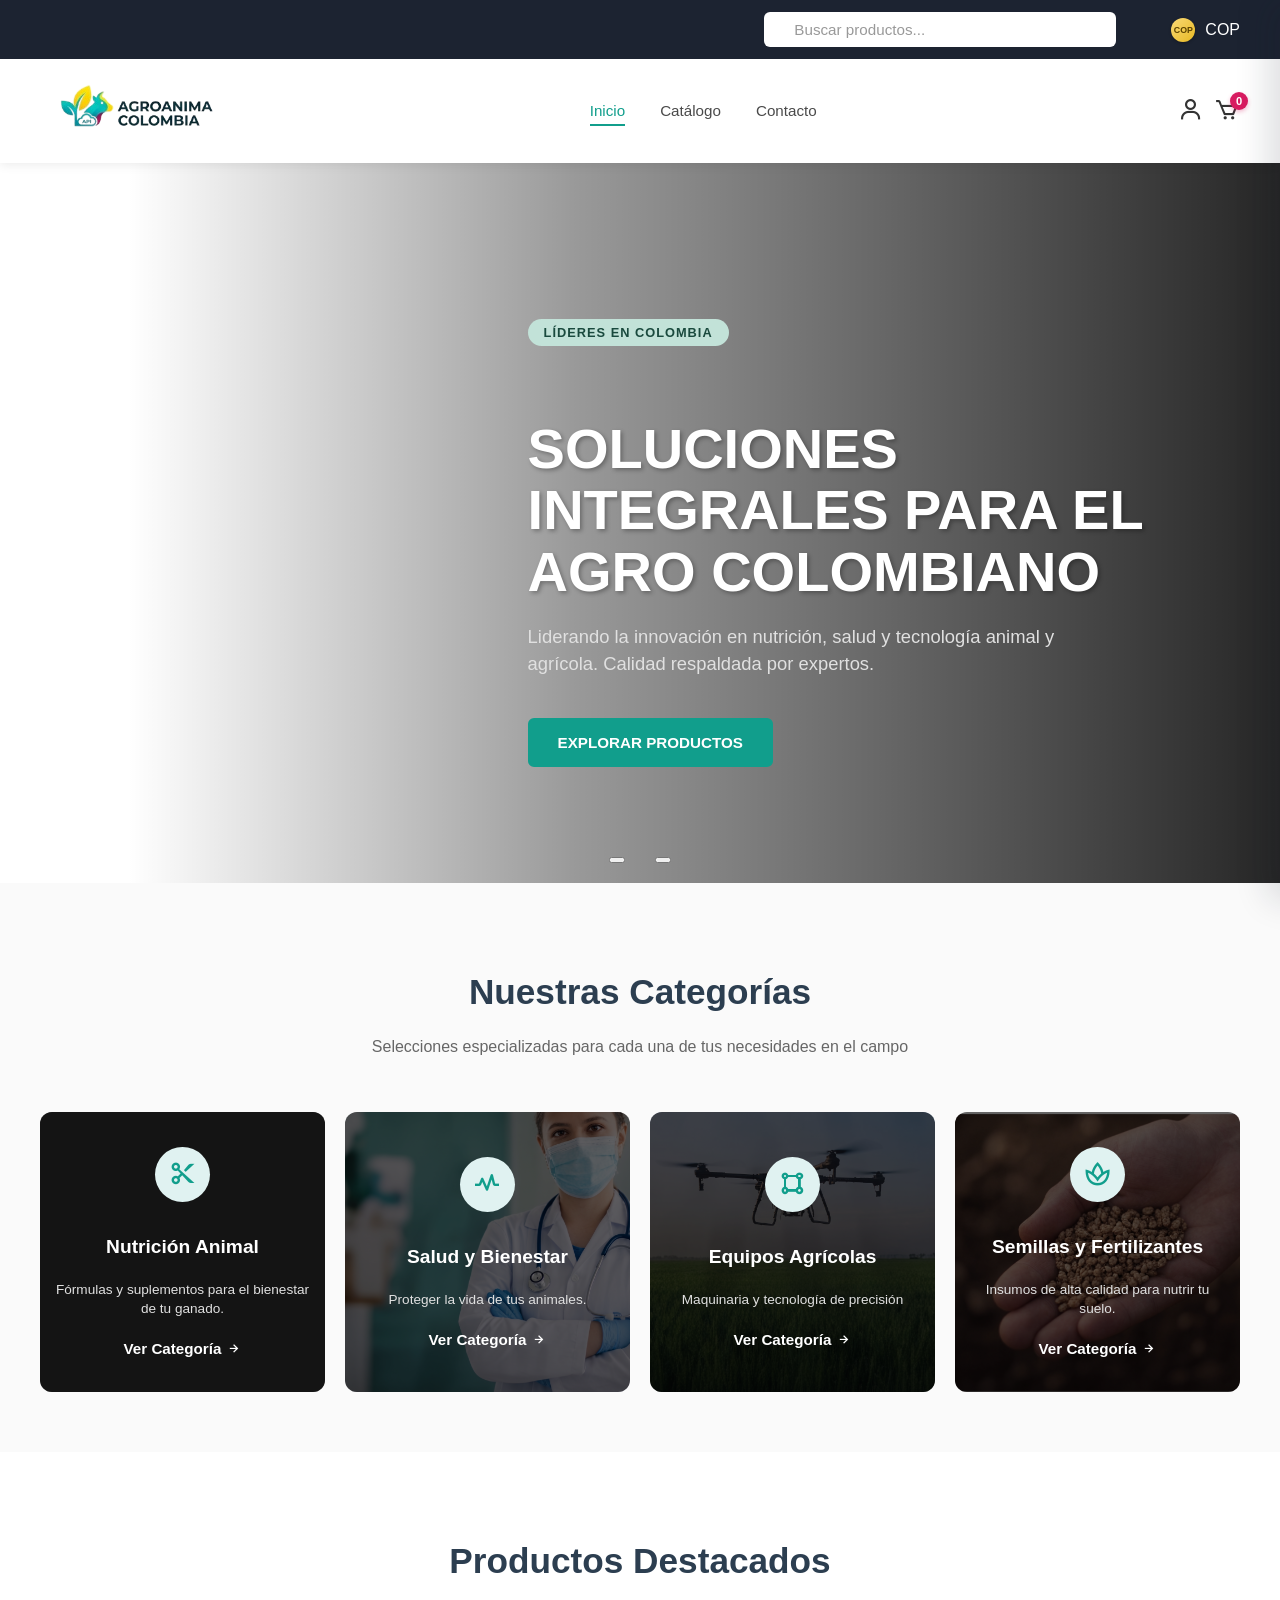
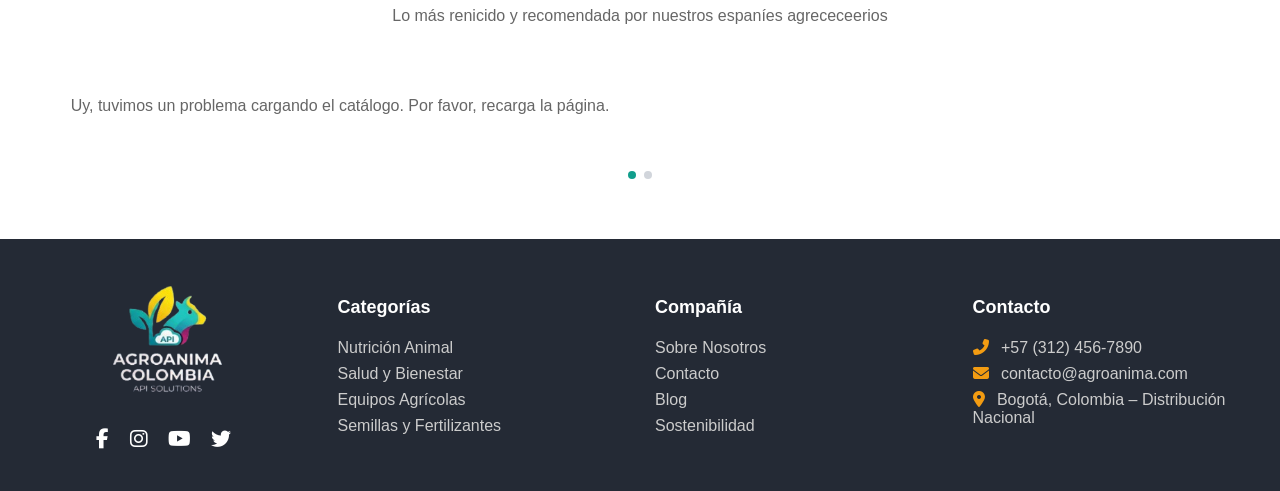
==== commit caaf08d8: "ajustes para github pages" ====
--- a/index.html
+++ b/index.html
@@ -12,63 +12,11 @@
       rel="stylesheet"
       href="https://cdnjs.cloudflare.com/ajax/libs/font-awesome/6.5.0/css/all.min.css"
     />
-    <script src="/pages/js/carrito.js" defer></script>
+    <script src="./pages/js/carrito.js" defer></script>
 </head>
 <body>
 
-
-  
-  <div class="cinta-cazadora">
-    <div class="contenedor-tinto">
-
-      
-      <form class="buscador-avispado" id="formulario-cazador">
-        <i class="icono-lupa-firme"></i>
-        <input type="text" id="campo-busqueda" name="q" placeholder="Buscar productos..." aria-label="Buscar productos">
-      </form>
-
-     
-      <div class="opciones-de-una">
-        <a href="/perfil" class="perfil-parcero" aria-label="Perfil de usuario">
-          <i class="icono-compita"></i>
-        </a>
-        <span class="plata-lucas">COP</span>
-      </div>
-
-    </div>
-  </div>
-
-  
-  <nav class="brujula-principal">
-    <div class="contenedor-fino">
-
-      <div class="sello-grafico">
-        <a href="/">
-          <img src="./img/logohorizontalletrasazules.png" alt="Logo de AgroAnima Colombia">
-        </a>
-      </div>
-
-      <ul class="rutas-del-parche" id="techo-principal">
-        <li><a href="/" class="la-propia">Inicio</a></li>
-        <li><a href="/pages/html/catalogo.html">Catálogo</a></li>
-        <li><a href="/contacto">Contacto</a></li>
-      </ul>
-
-      
-      <div class="movidas-rapidas">
-        <a href="./pages/html/login.html" class="enlace-pilo" aria-label="Iniciar sesión">
-          <i class='bx bx-user'></i></a>
-         <a href="./pages/html/detalle.html" class="el-canasto" aria-label="Ver carrito">
-          <i class='bx bx-cart'></i>
-         <span class="notificacion-campanazo">3</span>
-        </a>
-      </div>
-
-    </div>
-  </nav>
-
-</header>
-  
+<header-agro pagina="inicio"></header-agro>
 
 
 <section class="el-potrero-principal">
@@ -197,7 +145,7 @@
   </div>
 </section>
 
-// ingreso del carrit y el footer
+<!-- ingreso del carrit y el footer -->
 <carrito-drawer></carrito-drawer>
 
 <footer-agro id="footer-contacto"></footer-agro>
